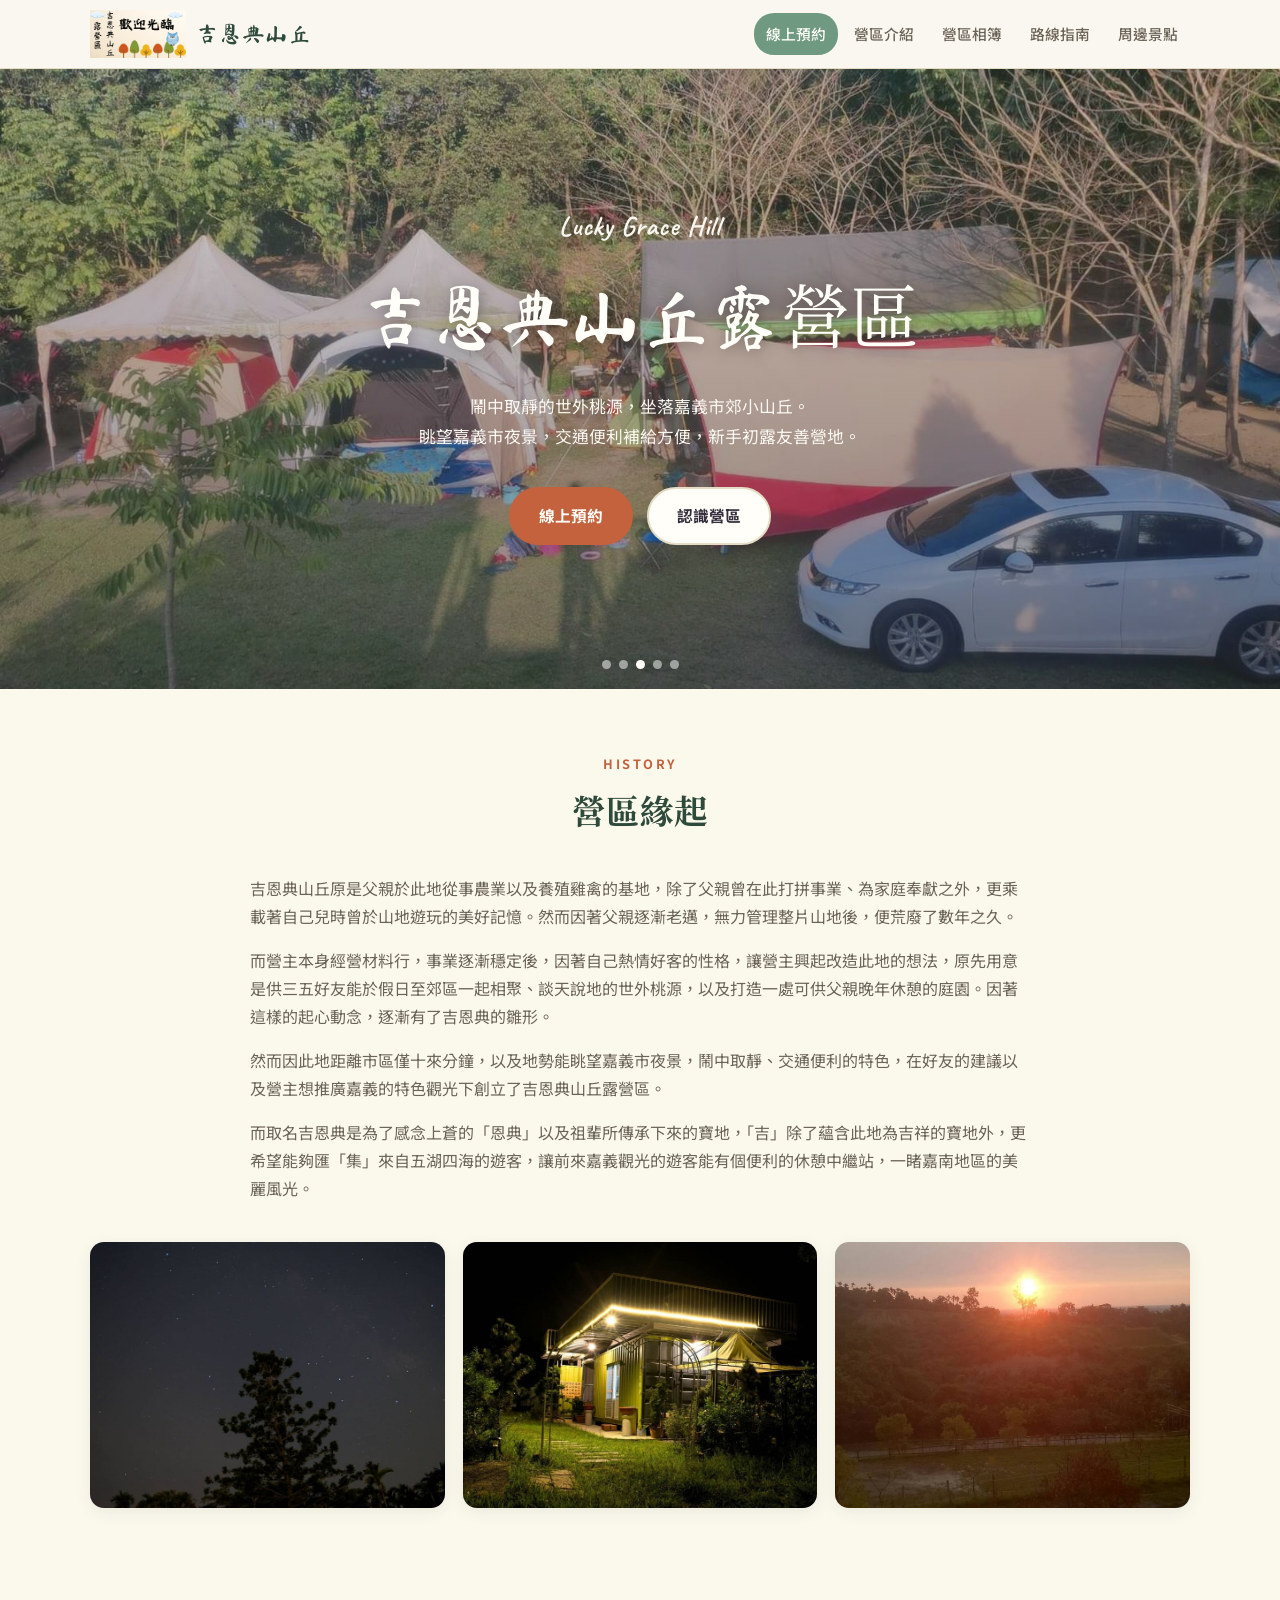
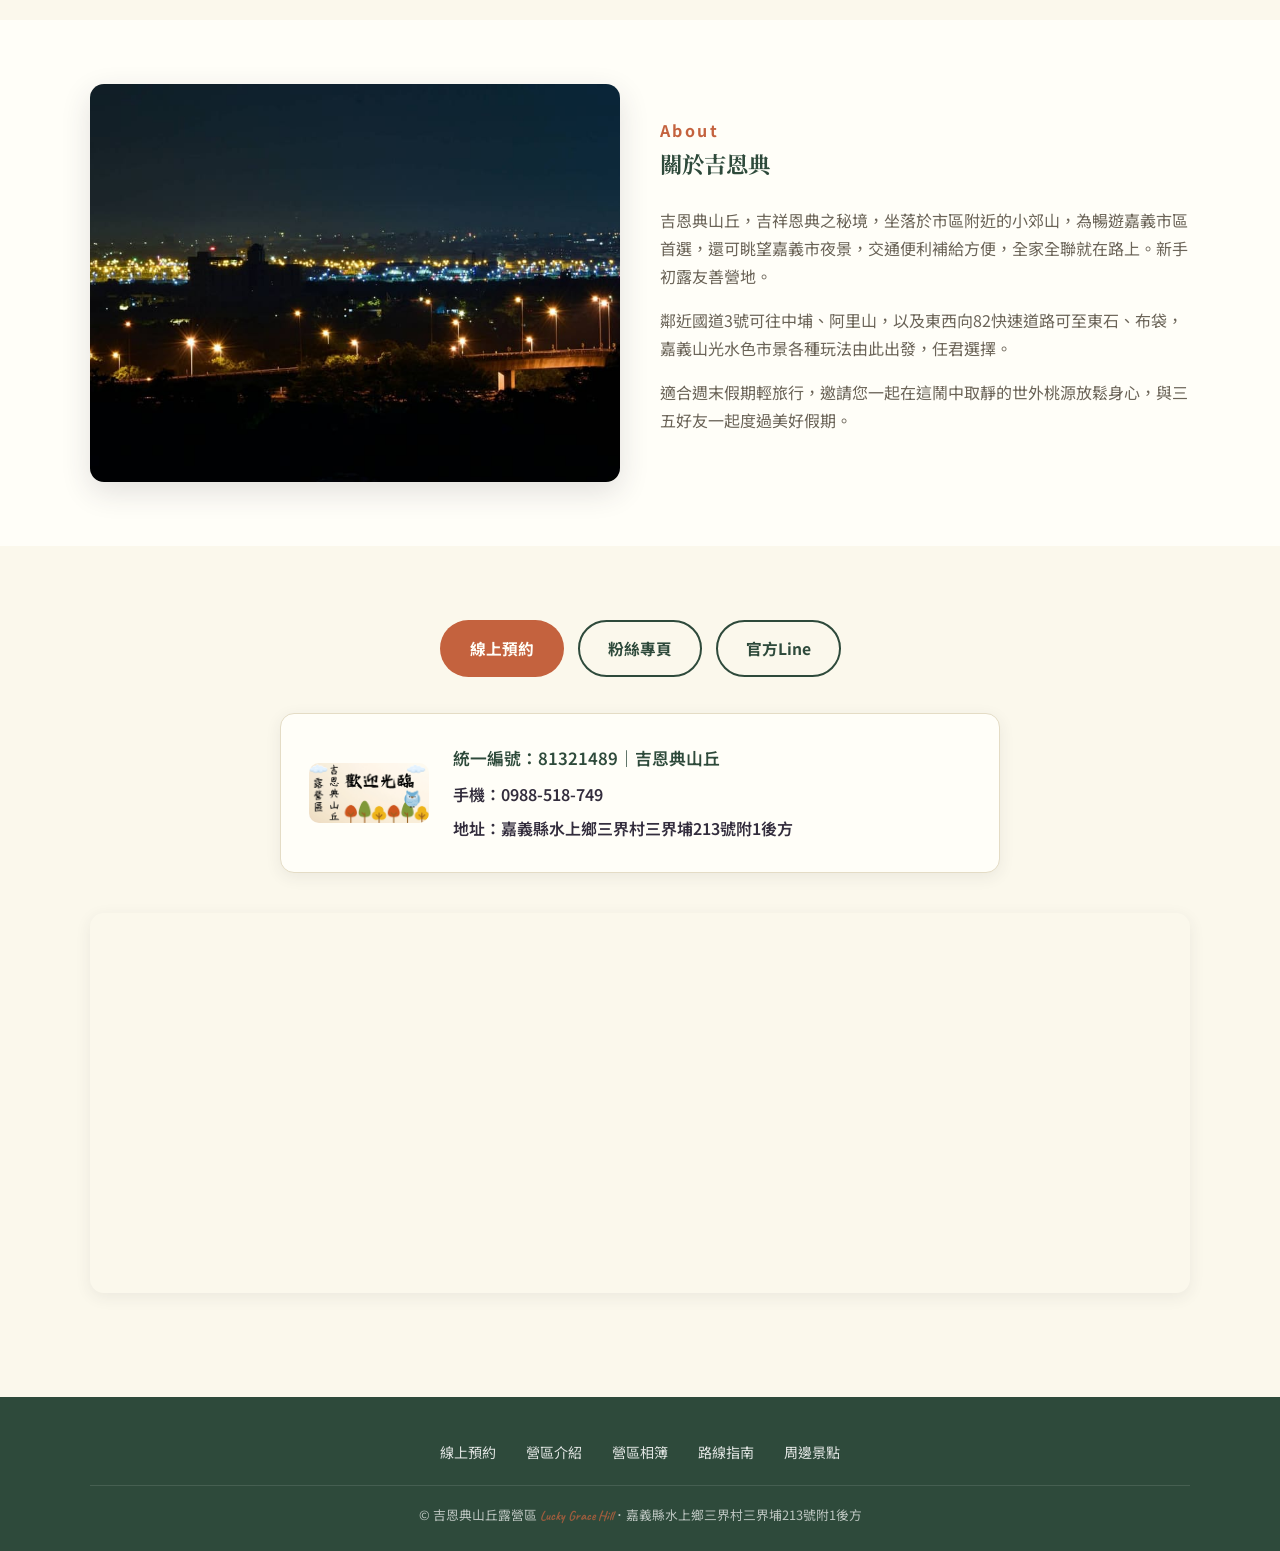
==== index.html @ cfc1e478 "初次上線：吉恩典山丘露營區官網 7 頁靜態網站：首頁、營區介紹、營區相簿、路線指南、周邊景點。 純 HTML/CSS/JS，無框架、無建置流程。  Co-Authored-By: Claude Son" ====
<!DOCTYPE html>
<html lang="zh-Hant">
<head>
<meta charset="UTF-8">
<meta name="viewport" content="width=device-width, initial-scale=1.0">
<title>吉恩典山丘露營區｜嘉義水上．鬧中取靜的世外桃源</title>
<meta name="description" content="吉恩典山丘露營區，坐落嘉義市郊小山丘，交通便利、可眺望嘉義市夜景，新手初露友善營地，適合週末輕旅行。">
<link rel="preconnect" href="https://fonts.googleapis.com">
<link rel="preconnect" href="https://fonts.gstatic.com" crossorigin>
<link href="https://fonts.googleapis.com/css2?family=Ma+Shan+Zheng&family=Noto+Serif+TC:wght@700;900&family=Noto+Sans+TC:wght@400;500;700&family=Caveat:wght@600;700&display=swap" rel="stylesheet">
<link rel="stylesheet" href="css/style.css">
</head>
<body>

<header class="site-header">
  <nav class="nav-bar">
    <a class="brand" href="index.html">
      <img src="assets/images/brand/logo.png" alt="吉恩典山丘露營區 Logo">
      <span class="brand-name">吉恩典山丘</span>
    </a>
    <button class="nav-toggle" aria-label="開啟選單"></button>
    <ul class="nav-links">
      <li><a class="nav-cta" href="https://m.icamping.app/store/jed746" target="_blank" rel="noopener">線上預約</a></li>
      <li><a href="camp-intro.html">營區介紹</a></li>
      <li><a href="gallery.html">營區相簿</a></li>
      <li><a href="directions.html">路線指南</a></li>
      <li><a href="nearby.html">周邊景點</a></li>
    </ul>
  </nav>
</header>

<section class="hero">
  <div class="hero-slide active"><img src="assets/images/hero/hero-1.jpg" alt="吉恩典山丘露營區風景"></div>
  <div class="hero-slide"><img src="assets/images/hero/hero-2.jpg" alt="吉恩典山丘露營區風景"></div>
  <div class="hero-slide"><img src="assets/images/hero/hero-3.jpg" alt="吉恩典山丘露營區風景"></div>
  <div class="hero-slide"><img src="assets/images/hero/hero-4.jpg" alt="吉恩典山丘露營區風景"></div>
  <div class="hero-slide"><img src="assets/images/hero/hero-5.jpg" alt="吉恩典山丘露營區風景"></div>
  <div class="hero-overlay">
    <span class="eyebrow">Lucky Grace Hill</span>
    <h1>吉恩典山丘露營區</h1>
    <p>鬧中取靜的世外桃源，坐落嘉義市郊小山丘。<br>眺望嘉義市夜景，交通便利補給方便，新手初露友善營地。</p>
    <div class="cta-row">
      <a class="btn btn-primary" href="https://m.icamping.app/store/jed746" target="_blank" rel="noopener">線上預約</a>
      <a class="btn btn-ghost" href="camp-intro.html">認識營區</a>
    </div>
  </div>
  <div class="hero-dots"></div>
</section>

<section>
  <div class="container">
    <div class="section-title">
      <span class="eyebrow">History</span>
      <h2>營區緣起</h2>
    </div>
    <div class="history-block history-text">
      <p>吉恩典山丘原是父親於此地從事農業以及養殖雞禽的基地，除了父親曾在此打拼事業、為家庭奉獻之外，更乘載著自己兒時曾於山地遊玩的美好記憶。然而因著父親逐漸老邁，無力管理整片山地後，便荒廢了數年之久。</p>
      <p>而營主本身經營材料行，事業逐漸穩定後，因著自己熱情好客的性格，讓營主興起改造此地的想法，原先用意是供三五好友能於假日至郊區一起相聚、談天說地的世外桃源，以及打造一處可供父親晚年休憩的庭園。因著這樣的起心動念，逐漸有了吉恩典的雛形。</p>
      <p>然而因此地距離市區僅十來分鐘，以及地勢能眺望嘉義市夜景，鬧中取靜、交通便利的特色，在好友的建議以及營主想推廣嘉義的特色觀光下創立了吉恩典山丘露營區。</p>
      <p>而取名吉恩典是為了感念上蒼的「恩典」以及祖輩所傳承下來的寶地，「吉」除了蘊含此地為吉祥的寶地外，更希望能夠匯「集」來自五湖四海的遊客，讓前來嘉義觀光的遊客能有個便利的休憩中繼站，一睹嘉南地區的美麗風光。</p>
    </div>

    <div class="trio-grid">
      <img src="assets/images/about/about-1.jpg" alt="吉恩典山丘營區風景一">
      <img src="assets/images/about/about-2.jpg" alt="吉恩典山丘營區風景二">
      <img src="assets/images/about/about-3.jpg" alt="吉恩典山丘營區風景三">
    </div>
  </div>
</section>

<section class="section-alt">
  <div class="container">
    <div class="about-split">
      <img src="assets/images/about/about-main.jpg" alt="吉恩典山丘營區實景">
      <div>
        <span class="eyebrow" style="color:var(--tan-dark);font-weight:700;letter-spacing:.15em;">About</span>
        <h3>關於吉恩典</h3>
        <p>吉恩典山丘，吉祥恩典之秘境，坐落於市區附近的小郊山，為暢遊嘉義市區首選，還可眺望嘉義市夜景，交通便利補給方便，全家全聯就在路上。新手初露友善營地。</p>
        <p>鄰近國道3號可往中埔、阿里山，以及東西向82快速道路可至東石、布袋，嘉義山光水色市景各種玩法由此出發，任君選擇。</p>
        <p>適合週末假期輕旅行，邀請您一起在這鬧中取靜的世外桃源放鬆身心，與三五好友一起度過美好假期。</p>
      </div>
    </div>
  </div>
</section>

<section>
  <div class="container">
    <div class="cta-row">
      <a class="btn btn-primary" href="https://m.icamping.app/store/jed746" target="_blank" rel="noopener">線上預約</a>
      <a class="btn btn-outline" href="https://www.facebook.com/luckygracehillsjed394" target="_blank" rel="noopener">粉絲專頁</a>
      <a class="btn btn-outline" href="https://lin.ee/uSrEO91" target="_blank" rel="noopener">官方Line</a>
    </div>

    <div class="contact-block">
      <img src="assets/images/brand/logo.png" alt="吉恩典山丘 Logo">
      <div class="contact-lines">
        <p class="contact-code">統一編號：81321489｜吉恩典山丘</p>
        <p>手機：0988-518-749</p>
        <p>地址：嘉義縣水上鄉三界村三界埔213號附1後方</p>
      </div>
    </div>

    <div class="map-embed">
      <iframe loading="lazy" src="https://www.google.com/maps?q=%E5%98%89%E7%BE%A9%E7%B8%A3%E6%B0%B4%E4%B8%8A%E9%84%89%E4%B8%89%E7%95%8C%E6%9D%91%E4%B8%89%E7%95%8C%E5%9F%94213%E8%99%9F%E9%99%841%E5%BE%8C%E6%96%B9&output=embed" title="吉恩典山丘露營區地圖"></iframe>
    </div>
  </div>
</section>

<footer class="site-footer">
  <div class="container">
    <ul class="footer-nav">
      <li><a href="https://m.icamping.app/store/jed746" target="_blank" rel="noopener">線上預約</a></li>
      <li><a href="camp-intro.html">營區介紹</a></li>
      <li><a href="gallery.html">營區相簿</a></li>
      <li><a href="directions.html">路線指南</a></li>
      <li><a href="nearby.html">周邊景點</a></li>
    </ul>
    <div class="footer-bottom">© 吉恩典山丘露營區 <span class="hand-tag">Lucky Grace Hill</span>．嘉義縣水上鄉三界村三界埔213號附1後方</div>
  </div>
</footer>

<script src="js/main.js"></script>
</body>
</html>
---- css/style.css ----
/* 吉恩典山丘露營區官網 — 共用樣式 */

:root {
  /* 吉恩典山丘 design system — 溫馨田園 palette */
  --green-dark: #2e4a3b;   /* primary-ink：標題／深底／導覽 active */
  --green: #6f9a81;        /* primary-deep：hover、漸層終點 */
  --green-light: #dcebe1;  /* 淡草坡綠：hover 底色、卡片漸層起點 */
  --tan: #a7c9d9;          /* dusk sky：裝飾邊線、卡片漸層終點 */
  --tan-dark: #c4623e;     /* terracotta：主按鈕、強調文字 */
  --cream: #fbf8ec;        /* 版面底色 */
  --wood: #9c6b3e;         /* 木棧棕：次要強調 */
  --ink: #332d3d;          /* 暮色墨：內文與標題文字 */
  --ink-soft: #6b6458;
  --white: #fffef8;        /* 卡片／按鈕上的暖白 */
  --border: #e4dcc5;
  --shadow: 0 4px 16px rgba(51, 45, 61, 0.08);
  --shadow-lg: 0 10px 30px rgba(51, 45, 61, 0.14);
  --radius: 14px;
  --max-width: 1140px;
}

* { box-sizing: border-box; }

html { scroll-behavior: smooth; }

body {
  margin: 0;
  font-family: "Noto Sans TC", "PingFang TC", "Microsoft JhengHei", -apple-system, BlinkMacSystemFont, sans-serif;
  background: var(--cream);
  color: var(--ink);
  line-height: 1.75;
  -webkit-font-smoothing: antialiased;
}

h1, h2, h3, h4 {
  font-family: "Noto Serif TC", "Noto Sans TC", "PingFang TC", serif;
}

.brush {
  font-family: "Ma Shan Zheng", "Noto Serif TC", serif;
  font-weight: 400;
}

.hand-tag {
  font-family: "Caveat", "Noto Sans TC", cursive;
  font-weight: 700;
  color: var(--tan-dark);
  font-size: 1.05em;
}

img { max-width: 100%; display: block; }

a { color: inherit; text-decoration: none; }

.container {
  max-width: var(--max-width);
  margin: 0 auto;
  padding: 0 20px;
}

/* ---------- Header / Nav ---------- */

.site-header {
  position: sticky;
  top: 0;
  z-index: 100;
  background: rgba(250, 247, 240, 0.96);
  backdrop-filter: blur(6px);
  border-bottom: 1px solid var(--border);
}

.nav-bar {
  max-width: var(--max-width);
  margin: 0 auto;
  padding: 10px 20px;
  display: flex;
  align-items: center;
  justify-content: space-between;
  gap: 16px;
}

.brand {
  display: flex;
  align-items: center;
  gap: 10px;
  flex-shrink: 0;
}

.brand img {
  height: 48px;
  width: auto;
}

.brand-name {
  font-family: "Ma Shan Zheng", "Noto Serif TC", serif;
  font-weight: 400;
  font-size: 1.4rem;
  color: var(--green-dark);
  letter-spacing: 0.05em;
}

.nav-toggle {
  display: none;
  background: none;
  border: none;
  cursor: pointer;
  padding: 8px;
}

.nav-toggle span,
.nav-toggle::before,
.nav-toggle::after {
  content: "";
  display: block;
  width: 26px;
  height: 2px;
  background: var(--green-dark);
  margin: 6px 0;
  transition: 0.2s;
}

.nav-links {
  display: flex;
  flex-wrap: wrap;
  gap: 4px;
  list-style: none;
  margin: 0;
  padding: 0;
}

.nav-links a {
  display: block;
  padding: 8px 12px;
  border-radius: 20px;
  font-size: 0.92rem;
  font-weight: 500;
  color: var(--ink-soft);
  white-space: nowrap;
  transition: background 0.15s, color 0.15s;
}

.nav-links a:hover,
.nav-links a.active {
  background: var(--green-light);
  color: var(--green-dark);
}

.nav-links a.nav-cta {
  background: var(--green);
  color: var(--white);
}

.nav-links a.nav-cta:hover {
  background: var(--green-dark);
  color: var(--white);
}

@media (max-width: 880px) {
  .nav-toggle { display: block; }

  .nav-links {
    position: absolute;
    top: 100%;
    left: 0;
    right: 0;
    background: var(--white);
    flex-direction: column;
    gap: 0;
    padding: 8px 20px 16px;
    border-bottom: 1px solid var(--border);
    box-shadow: var(--shadow);
    display: none;
  }

  .nav-links.open { display: flex; }

  .nav-links a { padding: 12px 10px; border-radius: 8px; }
}

/* ---------- Hero ---------- */

.hero {
  position: relative;
  height: min(78vh, 620px);
  min-height: 360px;
  overflow: hidden;
  background: var(--ink);
}

.hero-slide {
  position: absolute;
  inset: 0;
  opacity: 0;
  transition: opacity 1.1s ease;
}

.hero-slide.active { opacity: 1; }

.hero-slide img {
  width: 100%;
  height: 100%;
  object-fit: cover;
}

.hero-overlay {
  position: absolute;
  inset: 0;
  background: linear-gradient(180deg, rgba(51,45,61,0.18) 0%, rgba(41,36,49,0.52) 100%);
  display: flex;
  flex-direction: column;
  align-items: center;
  justify-content: center;
  text-align: center;
  color: var(--white);
  padding: 20px;
}

.hero-overlay .eyebrow {
  font-family: "Caveat", "Noto Sans TC", cursive;
  font-weight: 700;
  font-size: 1.7rem;
  letter-spacing: 0.03em;
  text-transform: none;
  opacity: 0.95;
  margin-bottom: 4px;
}

.hero-overlay h1 {
  font-family: "Ma Shan Zheng", "Noto Serif TC", serif;
  font-weight: 400;
  font-size: clamp(2.6rem, 6.5vw, 4.4rem);
  margin: 0 0 14px;
  text-shadow: 0 2px 16px rgba(0,0,0,0.35);
}

.hero-overlay p {
  max-width: 560px;
  margin: 0 auto 26px;
  font-size: 1.05rem;
  opacity: 0.95;
}

.hero-dots {
  position: absolute;
  bottom: 20px;
  left: 0;
  right: 0;
  display: flex;
  justify-content: center;
  gap: 8px;
  z-index: 2;
}

.hero-dots button {
  width: 9px;
  height: 9px;
  border-radius: 50%;
  border: none;
  background: rgba(255,255,255,0.5);
  cursor: pointer;
  padding: 0;
}

.hero-dots button.active { background: var(--white); }

/* ---------- Buttons ---------- */

.btn {
  display: inline-block;
  padding: 13px 28px;
  border-radius: 999px;
  font-weight: 700;
  font-size: 0.98rem;
  border: 2px solid transparent;
  cursor: pointer;
  transition: transform 0.15s, box-shadow 0.15s;
}

.btn:hover { transform: translateY(-2px); box-shadow: var(--shadow); }

.btn-primary { background: var(--tan-dark); color: var(--white); }
.btn-outline { background: transparent; color: var(--green-dark); border-color: var(--green-dark); }
.btn-ghost { background: var(--white); color: var(--ink); border-color: var(--border); }

.cta-row {
  display: flex;
  flex-wrap: wrap;
  justify-content: center;
  gap: 14px;
  margin: 10px 0;
}

/* ---------- Sections ---------- */

section { padding: 64px 0; }

.section-alt { background: var(--white); }

.section-title {
  text-align: center;
  margin-bottom: 8px;
}

.section-title .eyebrow {
  display: block;
  text-align: center;
  color: var(--tan-dark);
  font-weight: 700;
  letter-spacing: 0.2em;
  text-transform: uppercase;
  font-size: 0.8rem;
  margin-bottom: 6px;
}

.section-title h2 {
  text-align: center;
  font-size: clamp(1.5rem, 3vw, 2.1rem);
  color: var(--green-dark);
  margin: 0 0 34px;
}

.page-hero {
  background: linear-gradient(135deg, var(--green-dark), var(--green));
  color: var(--white);
  text-align: center;
  padding: 56px 20px;
}

.page-hero h1 { margin: 0 0 8px; font-size: clamp(1.7rem, 4vw, 2.4rem); }
.page-hero p { margin: 0; opacity: 0.92; }

/* History / About */

.history-text p { margin: 0 0 16px; color: var(--ink-soft); }

.history-block {
  max-width: 780px;
  margin: 0 auto 40px;
}

.trio-grid {
  display: grid;
  grid-template-columns: repeat(3, 1fr);
  gap: 18px;
  margin: 0 auto 48px;
}

.trio-grid img {
  border-radius: var(--radius);
  aspect-ratio: 4/3;
  object-fit: cover;
  box-shadow: var(--shadow);
}

@media (max-width: 720px) {
  .trio-grid { grid-template-columns: 1fr 1fr; }
}

.about-split {
  display: grid;
  grid-template-columns: 1fr 1fr;
  gap: 40px;
  align-items: center;
}

.about-split img {
  border-radius: var(--radius);
  box-shadow: var(--shadow-lg);
  aspect-ratio: 4/3;
  object-fit: cover;
}

.about-split h3 {
  color: var(--green-dark);
  font-size: 1.4rem;
  margin-top: 0;
}

.about-split p { color: var(--ink-soft); }

@media (max-width: 760px) {
  .about-split { grid-template-columns: 1fr; }
}

/* ---------- Contact block ---------- */

.contact-block {
  display: flex;
  flex-wrap: wrap;
  align-items: center;
  gap: 24px;
  background: var(--white);
  border: 1px solid var(--border);
  border-radius: var(--radius);
  padding: 24px 28px;
  max-width: 720px;
  margin: 36px auto 0;
  box-shadow: var(--shadow);
}

.contact-block img { width: 120px; border-radius: 10px; flex-shrink: 0; }

.contact-lines p {
  margin: 6px 0;
  font-weight: 600;
}

.contact-lines .contact-code {
  color: var(--green-dark);
  font-size: 1.05rem;
}

.map-embed {
  border-radius: var(--radius);
  overflow: hidden;
  box-shadow: var(--shadow);
  margin-top: 40px;
}

.map-embed iframe {
  width: 100%;
  height: 380px;
  border: 0;
  display: block;
}

/* ---------- Zone cards (營區介紹) ---------- */

.zone-grid {
  display: grid;
  grid-template-columns: repeat(4, 1fr);
  gap: 20px;
}

@media (max-width: 900px) { .zone-grid { grid-template-columns: repeat(2, 1fr); } }
@media (max-width: 520px) { .zone-grid { grid-template-columns: 1fr; } }

.zone-card {
  background: var(--white);
  border-radius: var(--radius);
  overflow: hidden;
  box-shadow: var(--shadow);
  transition: transform 0.15s;
}

.zone-card:hover { transform: translateY(-4px); }

.zone-card img {
  width: 100%;
  aspect-ratio: 4/3;
  object-fit: cover;
}

.zone-card-body { padding: 16px; text-align: center; }

.zone-card-body h4 {
  margin: 0 0 6px;
  color: var(--green-dark);
}

.zone-card-body span {
  display: inline-block;
  font-size: 0.85rem;
  color: var(--ink-soft);
}

.zone-card-body .zone-dim {
  display: block;
  margin-top: 4px;
  font-size: 0.8rem;
  font-weight: 700;
  color: var(--tan-dark);
}

.layout-map {
  border-radius: var(--radius);
  box-shadow: var(--shadow-lg);
  margin-bottom: 48px;
}

/* ---------- Gallery ---------- */

.gallery-group h3 {
  color: var(--green-dark);
  border-left: 5px solid var(--tan);
  padding-left: 12px;
  margin: 44px 0 20px;
}

.gallery-group:first-of-type h3 { margin-top: 0; }

.gallery-grid {
  display: grid;
  grid-template-columns: repeat(4, 1fr);
  gap: 14px;
}

@media (max-width: 900px) { .gallery-grid { grid-template-columns: repeat(3, 1fr); } }
@media (max-width: 600px) { .gallery-grid { grid-template-columns: repeat(2, 1fr); } }

.gallery-grid a {
  display: block;
  border-radius: 10px;
  overflow: hidden;
  box-shadow: var(--shadow);
}

.gallery-grid img {
  aspect-ratio: 1/1;
  object-fit: cover;
  transition: transform 0.25s;
}

.gallery-grid a:hover img { transform: scale(1.06); }

/* ---------- Directions ---------- */

.route-intro {
  display: grid;
  grid-template-columns: 320px 1fr;
  gap: 30px;
  align-items: center;
  background: var(--white);
  border-radius: var(--radius);
  padding: 24px;
  box-shadow: var(--shadow);
  margin-bottom: 50px;
}

.route-intro img { border-radius: 10px; }

.route-intro ol { padding-left: 20px; color: var(--ink-soft); margin: 0 0 10px; }
.route-intro ol li { margin-bottom: 6px; }

@media (max-width: 760px) { .route-intro { grid-template-columns: 1fr; } }

.route-block { margin-bottom: 56px; }

.route-block h3 {
  color: var(--green-dark);
  font-size: 1.25rem;
  border-bottom: 2px solid var(--tan);
  padding-bottom: 10px;
  margin-bottom: 24px;
}

.route-steps {
  display: flex;
  flex-wrap: wrap;
  align-items: center;
  gap: 10px;
}

.route-steps figure {
  margin: 0;
  width: 220px;
  text-align: center;
}

.route-steps img {
  border-radius: 10px;
  box-shadow: var(--shadow);
  aspect-ratio: 4/3;
  object-fit: cover;
  width: 100%;
}

.route-shot {
  display: block;
  width: 100%;
  padding: 0;
  border: none;
  background: none;
  cursor: pointer;
  font: inherit;
}

.route-shot img { transition: transform 0.18s, box-shadow 0.18s; }

.route-shot:hover img,
.route-shot:focus-visible img {
  transform: scale(1.04);
  box-shadow: var(--shadow-lg);
}

/* ---------- Lightbox ---------- */

.lightbox {
  position: fixed;
  inset: 0;
  z-index: 300;
  background: rgba(51, 45, 61, 0.92);
  display: flex;
  align-items: center;
  justify-content: center;
  padding: 40px;
}

.lightbox[hidden] { display: none; }

.lightbox-img {
  max-width: min(90vw, 900px);
  max-height: 85vh;
  border-radius: 12px;
  box-shadow: 0 20px 60px rgba(0, 0, 0, 0.5);
  cursor: pointer;
}

.lightbox-close,
.lightbox-nav {
  background: rgba(255, 255, 255, 0.15);
  border: none;
  color: #fff;
  cursor: pointer;
}

.lightbox-close {
  position: absolute;
  top: 20px;
  right: 24px;
  width: 44px;
  height: 44px;
  border-radius: 50%;
  font-size: 1.3rem;
}

.lightbox-nav {
  position: absolute;
  top: 50%;
  transform: translateY(-50%);
  width: 52px;
  height: 52px;
  border-radius: 50%;
  font-size: 2rem;
  line-height: 1;
  display: flex;
  align-items: center;
  justify-content: center;
}

.lightbox-nav.prev { left: 16px; }
.lightbox-nav.next { right: 16px; }

.lightbox-close:hover,
.lightbox-nav:hover { background: rgba(255, 255, 255, 0.3); }

@media (max-width: 600px) {
  .lightbox { padding: 16px; }
  .lightbox-nav { width: 42px; height: 42px; font-size: 1.6rem; }
}

.route-arrow {
  color: var(--tan-dark);
  font-size: 1.6rem;
  flex-shrink: 0;
}

@media (max-width: 640px) {
  .route-steps { flex-direction: column; }
  .route-arrow { transform: rotate(90deg); }
  .route-steps figure { width: 100%; max-width: 280px; }
}

/* ---------- Nearby attractions ---------- */

.nearby-group {
  margin-bottom: 50px;
  border-radius: var(--radius);
  padding: 28px;
}

.nearby-group.zone-mountain { background: #eaf3ea; }
.nearby-group.zone-sea { background: #e9edf7; }
.nearby-group.zone-city { background: #fbf6e2; }

.nearby-group h3 {
  margin: 0 0 20px;
  color: var(--green-dark);
}

.nearby-grid {
  display: grid;
  grid-template-columns: repeat(5, 1fr);
  gap: 16px;
}

@media (max-width: 980px) { .nearby-grid { grid-template-columns: repeat(3, 1fr); } }
@media (max-width: 620px) { .nearby-grid { grid-template-columns: repeat(2, 1fr); } }

.nearby-card {
  background: var(--white);
  border-radius: 12px;
  overflow: hidden;
  box-shadow: var(--shadow);
  display: block;
}

.nearby-card .thumb {
  aspect-ratio: 1/1;
  display: flex;
  align-items: center;
  justify-content: center;
  background: linear-gradient(135deg, var(--green-light), var(--tan));
  position: relative;
  overflow: hidden;
}

.nearby-card .thumb img {
  width: 100%;
  height: 100%;
  object-fit: cover;
  transition: transform 0.25s;
}

.nearby-card:hover .thumb img { transform: scale(1.06); }

.nearby-card .thumb svg { width: 34%; height: 34%; }

.nearby-card .thumb::after {
  content: "在 Google 地圖上查看 ↗";
  position: absolute;
  inset: auto 0 0 0;
  background: rgba(43,43,38,0.72);
  color: var(--white);
  font-size: 0.7rem;
  padding: 6px 4px;
  text-align: center;
  opacity: 0;
  transition: opacity 0.15s;
}

.nearby-card:hover .thumb::after { opacity: 1; }

.nearby-card-body { padding: 12px 14px 16px; text-align: center; }

.nearby-card-body h4 {
  margin: 0 0 6px;
  font-size: 0.98rem;
  color: var(--ink);
}

.nearby-card-body p {
  margin: 0;
  font-size: 0.82rem;
  color: var(--ink-soft);
  line-height: 1.5;
}

.photo-credit {
  text-align: center;
  font-size: 0.8rem;
  color: var(--ink-soft);
  margin-top: 30px;
}

/* ---------- Placeholder page (營區守則 / Q&A) ---------- */

.placeholder-box {
  max-width: 640px;
  margin: 0 auto;
  text-align: center;
  background: var(--white);
  border: 1px dashed var(--tan-dark);
  border-radius: var(--radius);
  padding: 60px 30px;
}

.placeholder-box .icon { font-size: 2.6rem; margin-bottom: 14px; }
.placeholder-box h2 { color: var(--green-dark); margin: 0 0 12px; }
.placeholder-box p { color: var(--ink-soft); margin: 0; }

/* ---------- Facilities grid ---------- */

.facility-grid {
  display: grid;
  grid-template-columns: repeat(5, 1fr);
  gap: 16px;
}

@media (max-width: 900px) { .facility-grid { grid-template-columns: repeat(3, 1fr); } }
@media (max-width: 600px) { .facility-grid { grid-template-columns: repeat(2, 1fr); } }

.facility-item { text-align: center; }

.facility-item img {
  border-radius: 12px;
  aspect-ratio: 1/1;
  object-fit: cover;
  box-shadow: var(--shadow);
  margin-bottom: 8px;
}

.facility-item span { font-size: 0.85rem; color: var(--ink-soft); }

/* ---------- Footer ---------- */

.site-footer {
  background: var(--green-dark);
  color: rgba(255,255,255,0.9);
  padding: 40px 0 24px;
  margin-top: 40px;
}

.footer-nav {
  display: flex;
  flex-wrap: wrap;
  justify-content: center;
  gap: 6px;
  list-style: none;
  padding: 0;
  margin: 0 0 20px;
}

.footer-nav a {
  padding: 6px 12px;
  font-size: 0.88rem;
  border-radius: 20px;
  color: rgba(255,255,255,0.85);
}

.footer-nav a:hover { background: rgba(255,255,255,0.12); }

.footer-bottom {
  text-align: center;
  font-size: 0.8rem;
  opacity: 0.75;
  padding-top: 18px;
  border-top: 1px solid rgba(255,255,255,0.15);
}
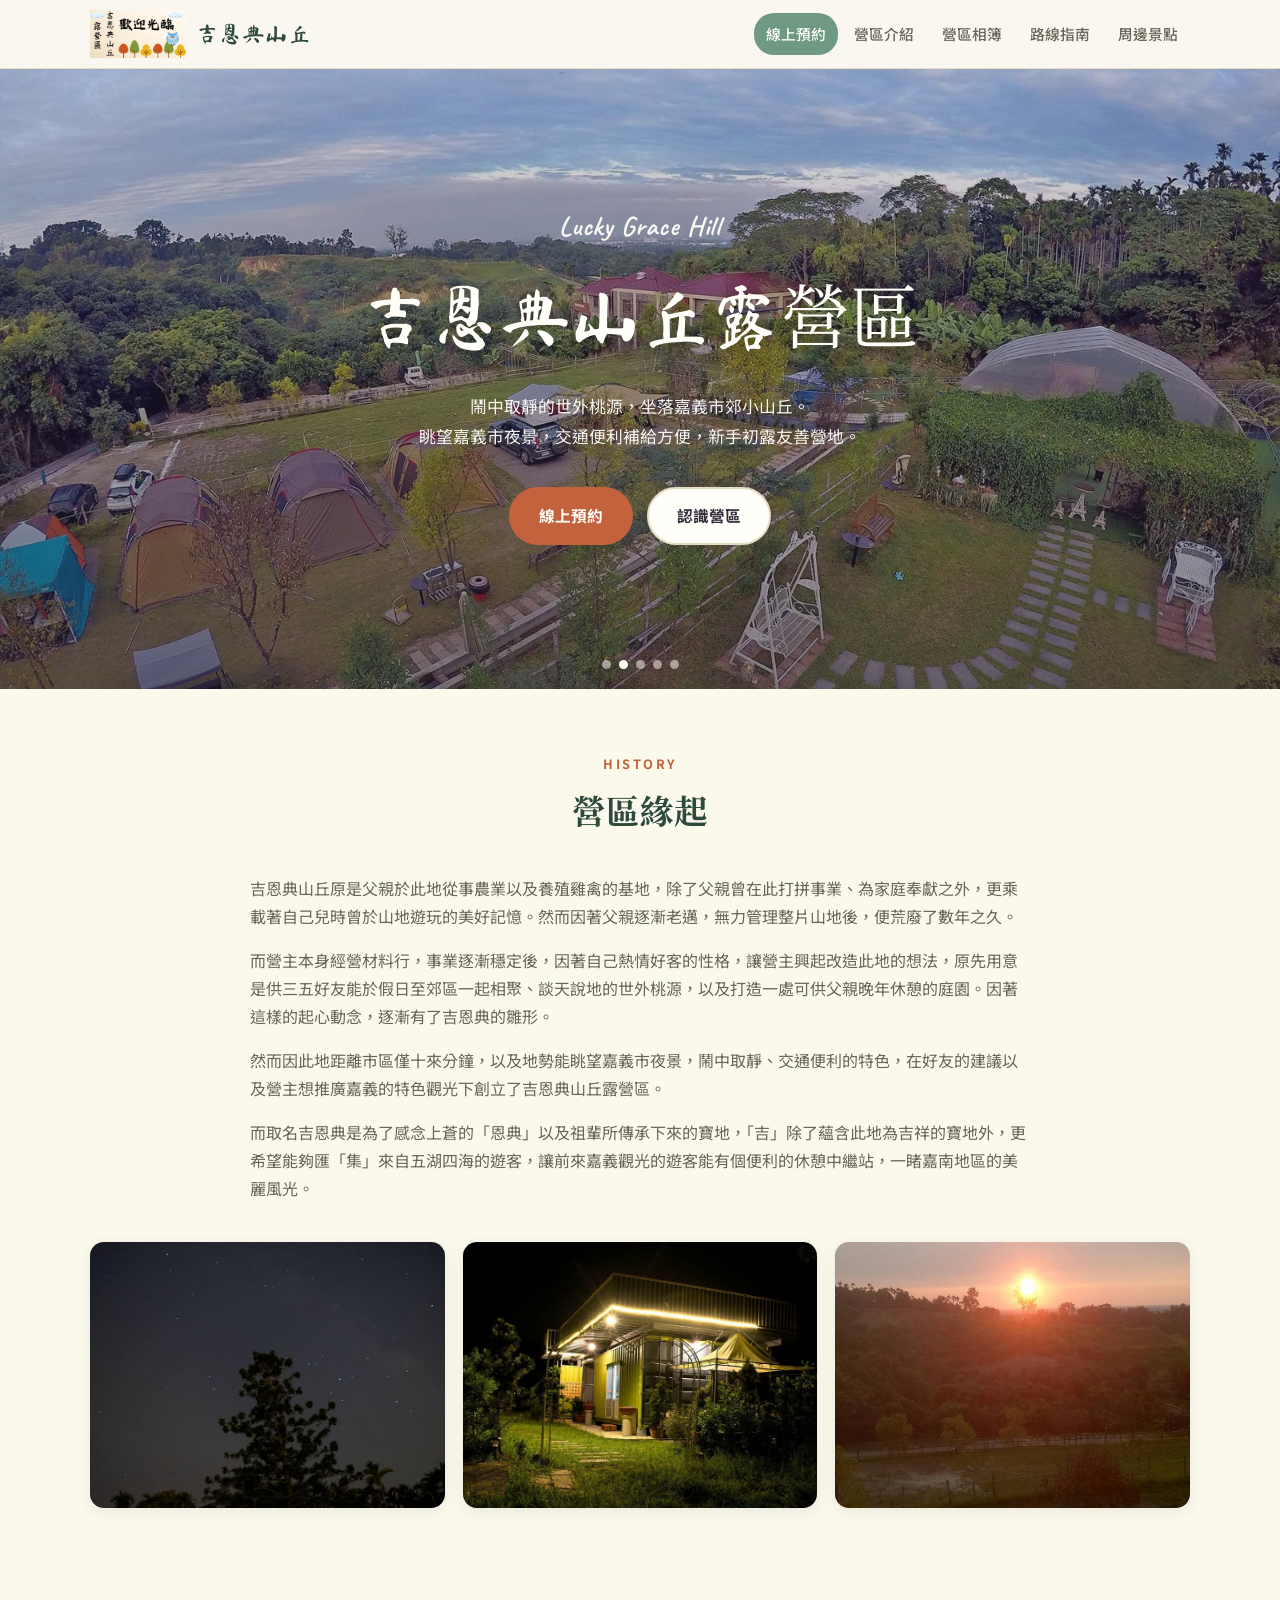
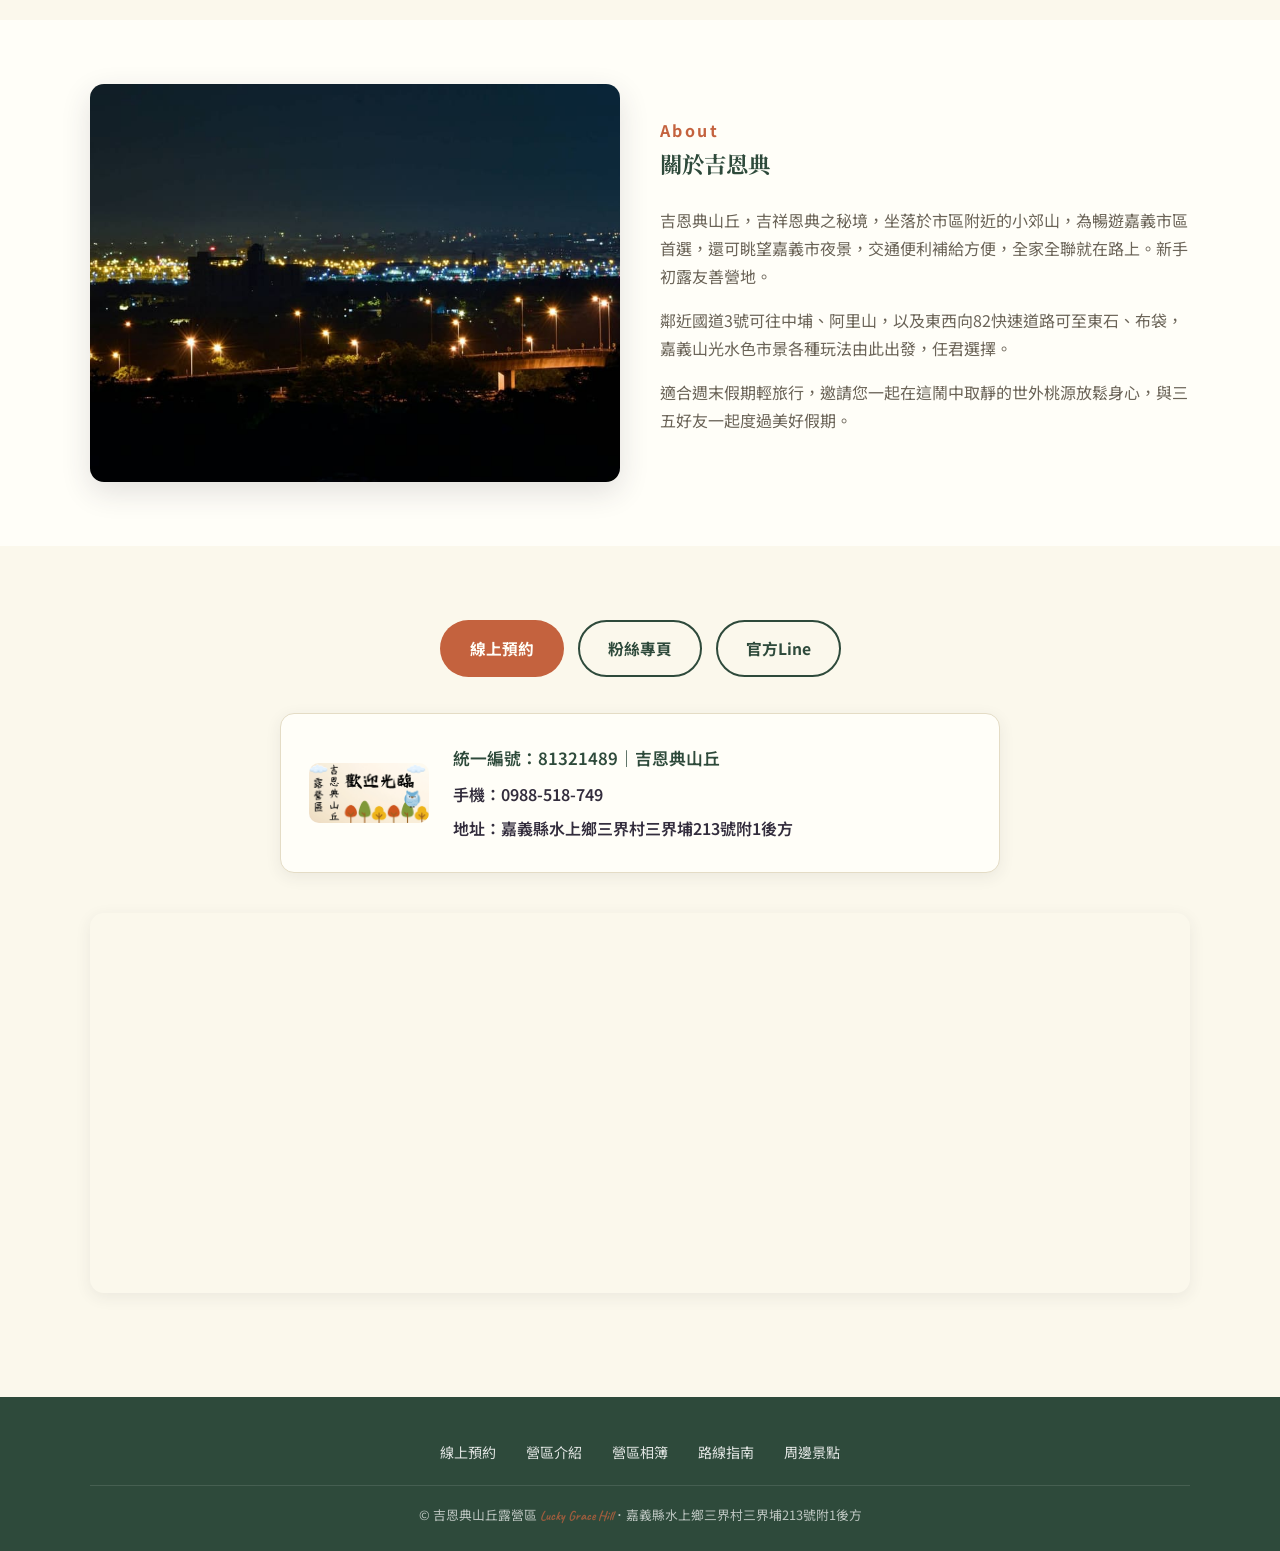
==== commit 7d852767: "加入 SEO 基礎建設：sitemap、robots.txt、Open Graph、結構化資料 - 新增 sitemap.xml、robots.txt - 5 頁補上 canonical link、O" ====
--- a/index.html
+++ b/index.html
@@ -5,6 +5,41 @@
 <meta name="viewport" content="width=device-width, initial-scale=1.0">
 <title>吉恩典山丘露營區｜嘉義水上．鬧中取靜的世外桃源</title>
 <meta name="description" content="吉恩典山丘露營區，坐落嘉義市郊小山丘，交通便利、可眺望嘉義市夜景，新手初露友善營地，適合週末輕旅行。">
+<link rel="canonical" href="https://pantheon24.github.io/jienian-campsite-website/">
+<meta property="og:type" content="website">
+<meta property="og:site_name" content="吉恩典山丘露營區">
+<meta property="og:locale" content="zh_TW">
+<meta property="og:title" content="吉恩典山丘露營區｜嘉義水上．鬧中取靜的世外桃源">
+<meta property="og:description" content="吉恩典山丘露營區，坐落嘉義市郊小山丘，交通便利、可眺望嘉義市夜景，新手初露友善營地，適合週末輕旅行。">
+<meta property="og:url" content="https://pantheon24.github.io/jienian-campsite-website/">
+<meta property="og:image" content="https://pantheon24.github.io/jienian-campsite-website/assets/images/hero/hero-2.jpg">
+<meta name="twitter:card" content="summary_large_image">
+<meta name="twitter:title" content="吉恩典山丘露營區｜嘉義水上．鬧中取靜的世外桃源">
+<meta name="twitter:description" content="吉恩典山丘露營區，坐落嘉義市郊小山丘，交通便利、可眺望嘉義市夜景，新手初露友善營地，適合週末輕旅行。">
+<meta name="twitter:image" content="https://pantheon24.github.io/jienian-campsite-website/assets/images/hero/hero-2.jpg">
+<script type="application/ld+json">
+{
+  "@context": "https://schema.org",
+  "@type": "Campground",
+  "name": "吉恩典山丘露營區",
+  "alternateName": "Lucky Grace Hill",
+  "image": "https://pantheon24.github.io/jienian-campsite-website/assets/images/hero/hero-2.jpg",
+  "url": "https://pantheon24.github.io/jienian-campsite-website/",
+  "telephone": "+886-988-518-749",
+  "priceRange": "$$",
+  "address": {
+    "@type": "PostalAddress",
+    "streetAddress": "三界村三界埔213號附1後方",
+    "addressLocality": "水上鄉",
+    "addressRegion": "嘉義縣",
+    "addressCountry": "TW"
+  },
+  "sameAs": [
+    "https://www.facebook.com/luckygracehillsjed394",
+    "https://lin.ee/uSrEO91"
+  ]
+}
+</script>
 <link rel="preconnect" href="https://fonts.googleapis.com">
 <link rel="preconnect" href="https://fonts.gstatic.com" crossorigin>
 <link href="https://fonts.googleapis.com/css2?family=Ma+Shan+Zheng&family=Noto+Serif+TC:wght@700;900&family=Noto+Sans+TC:wght@400;500;700&family=Caveat:wght@600;700&display=swap" rel="stylesheet">
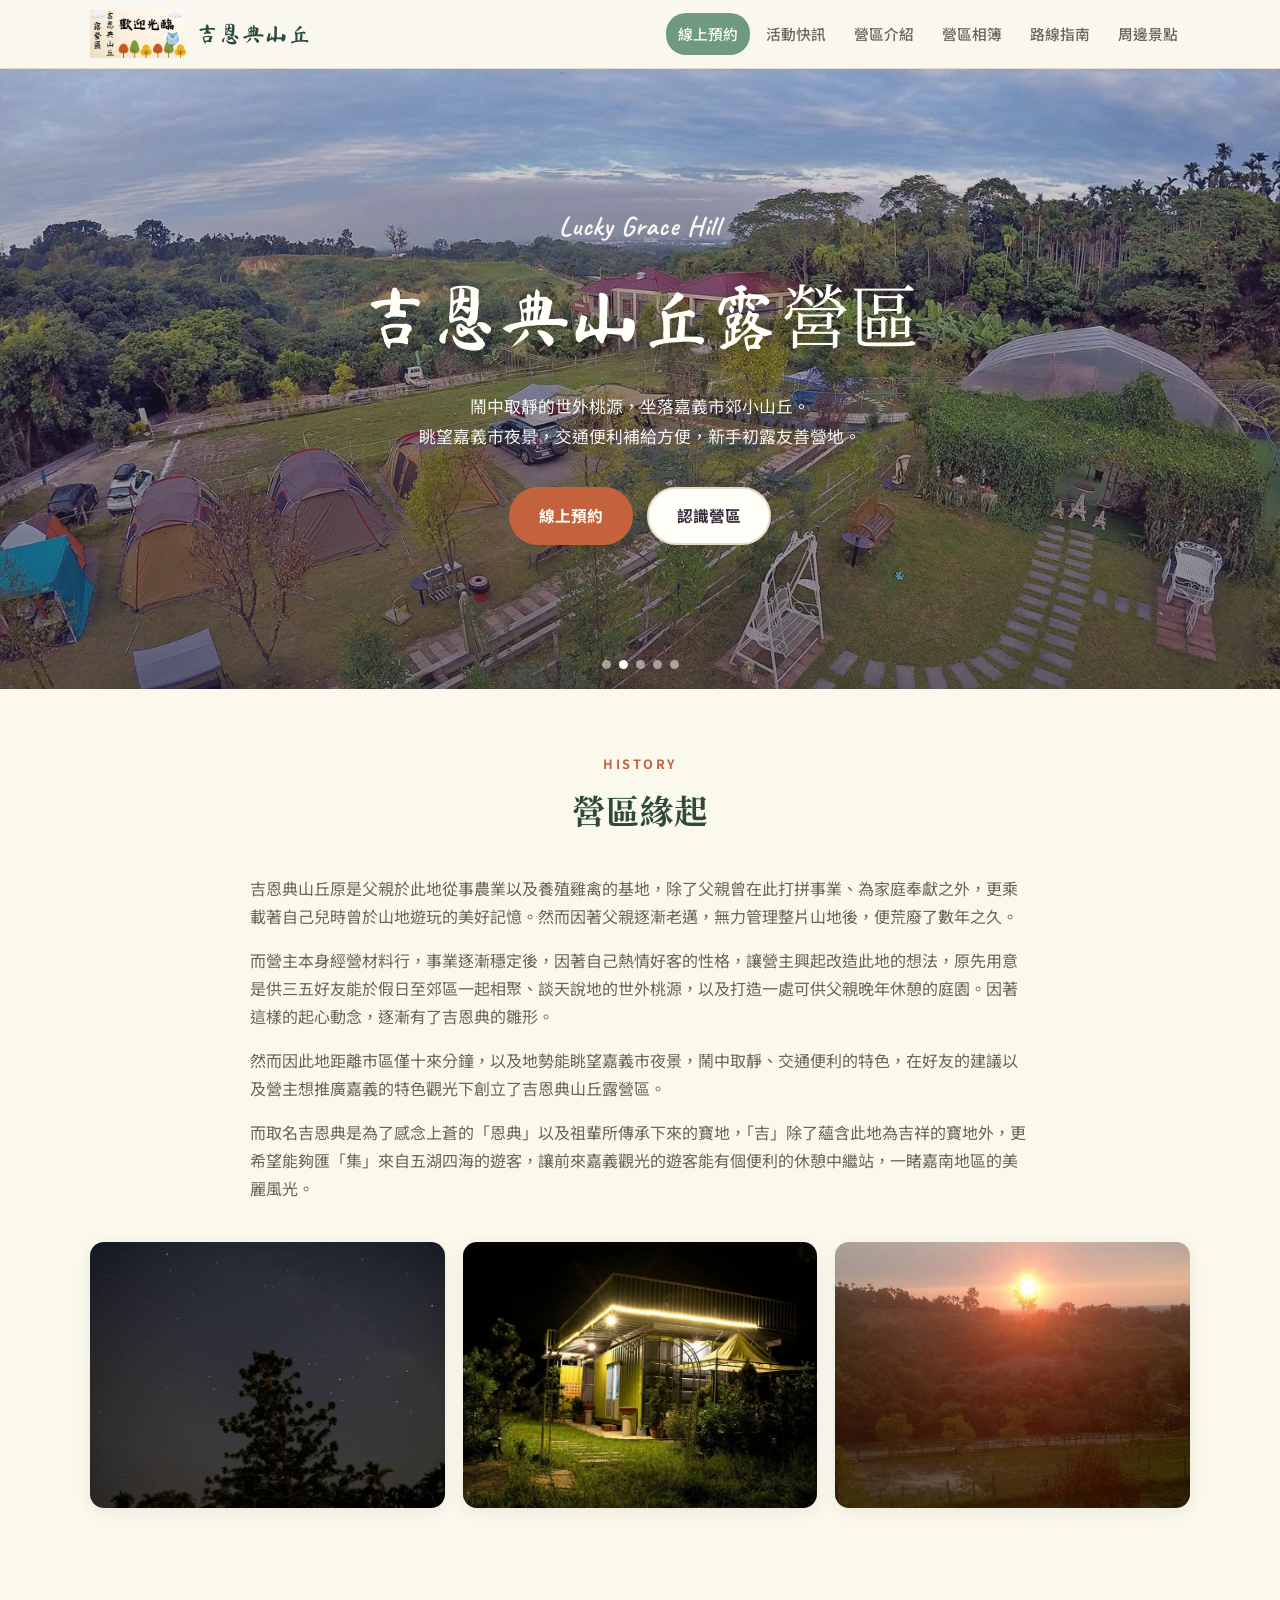
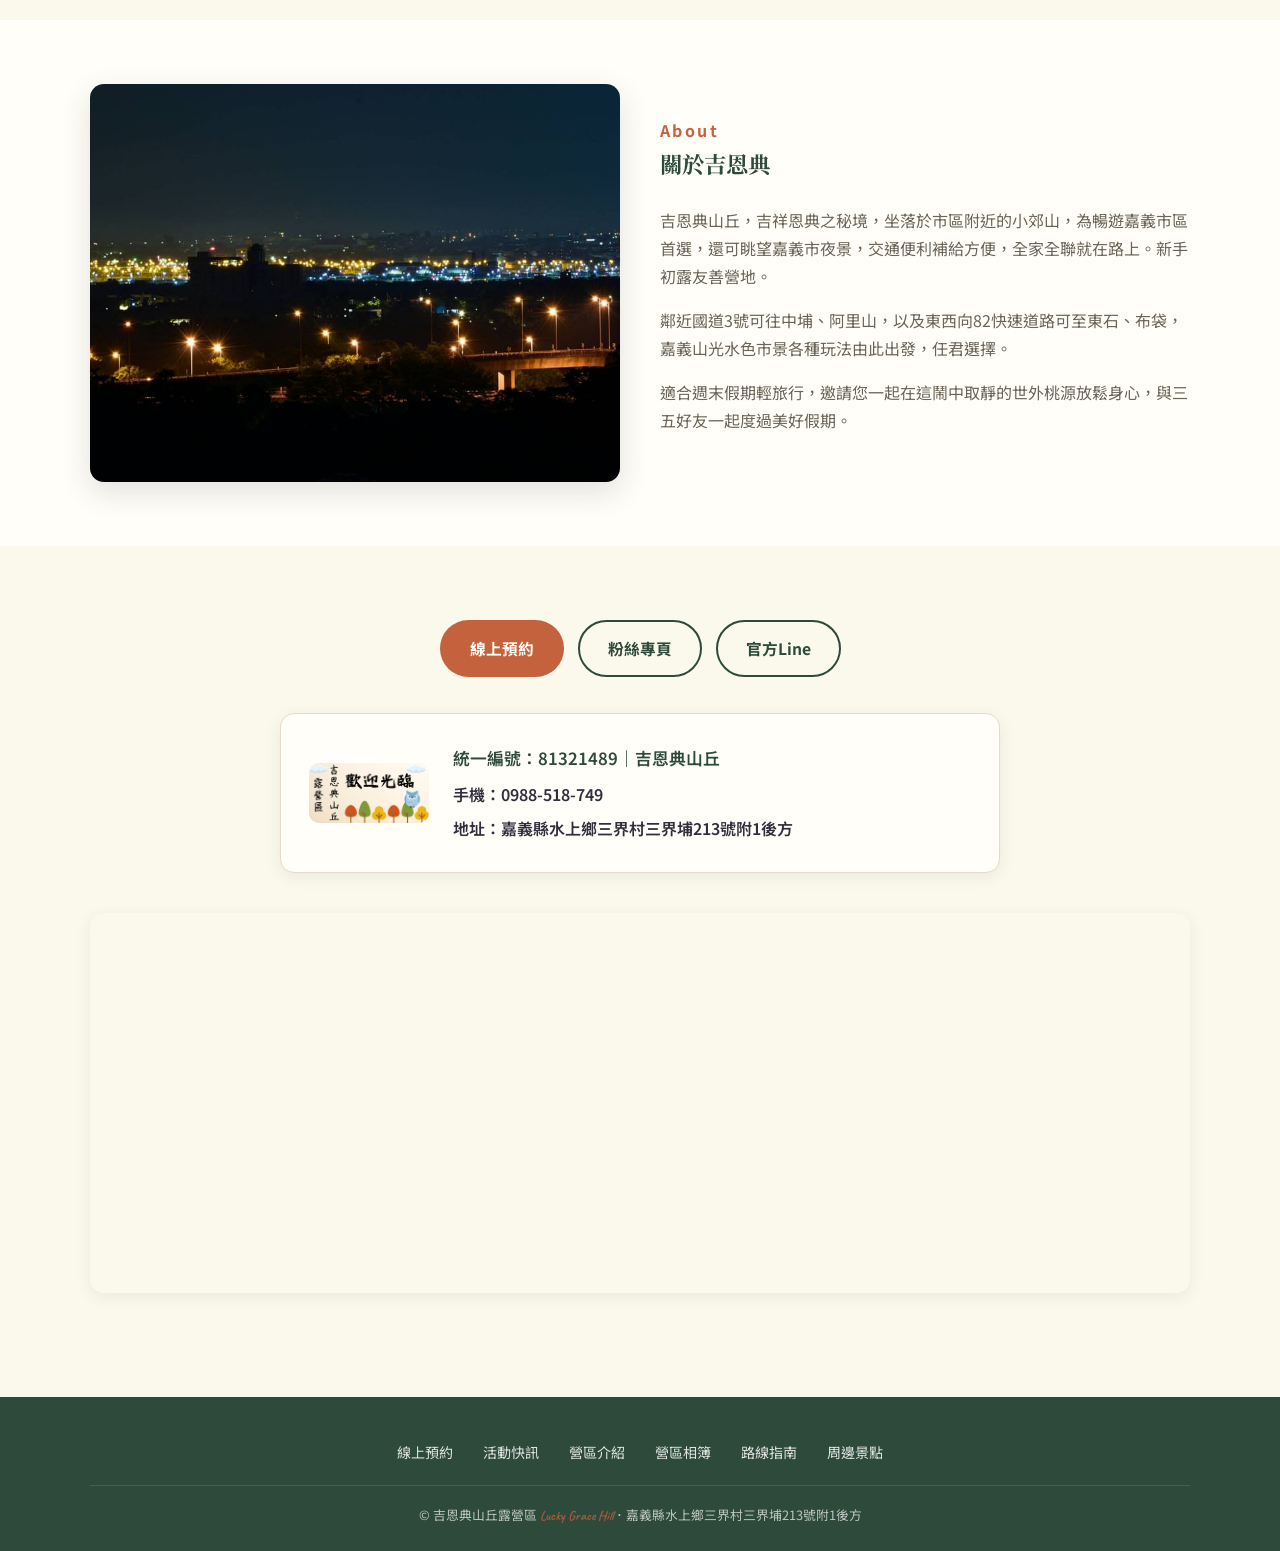
==== commit a1c53284: "feat: 新增「活動快訊」分頁，放在導覽列線上預約右邊 營區之後會固定發布季節活動與公告，需要一個網站上的常設位置， 不必每次都只靠 FB 貼文。  - 新增 events.html：垂直卡片列表版" ====
--- a/index.html
+++ b/index.html
@@ -56,6 +56,7 @@
     <button class="nav-toggle" aria-label="開啟選單"></button>
     <ul class="nav-links">
       <li><a class="nav-cta" href="https://m.icamping.app/store/jed746" target="_blank" rel="noopener">線上預約</a></li>
+      <li><a href="events.html">活動快訊</a></li>
       <li><a href="camp-intro.html">營區介紹</a></li>
       <li><a href="gallery.html">營區相簿</a></li>
       <li><a href="directions.html">路線指南</a></li>
@@ -145,6 +146,7 @@
   <div class="container">
     <ul class="footer-nav">
       <li><a href="https://m.icamping.app/store/jed746" target="_blank" rel="noopener">線上預約</a></li>
+      <li><a href="events.html">活動快訊</a></li>
       <li><a href="camp-intro.html">營區介紹</a></li>
       <li><a href="gallery.html">營區相簿</a></li>
       <li><a href="directions.html">路線指南</a></li>
--- a/css/style.css
+++ b/css/style.css
@@ -827,3 +827,139 @@
   padding-top: 18px;
   border-top: 1px solid rgba(255,255,255,0.15);
 }
+
+/* ---------- 活動快訊 Events ---------- */
+
+.event-list {
+  max-width: 880px;
+  margin: 0 auto;
+  display: flex;
+  flex-direction: column;
+  gap: 22px;
+}
+
+.event-card {
+  display: grid;
+  grid-template-columns: 280px 1fr;
+  background: var(--white);
+  border: 1px solid var(--border);
+  border-radius: var(--radius);
+  box-shadow: var(--shadow);
+  overflow: hidden;
+  transition: transform 0.15s, box-shadow 0.15s;
+}
+
+.event-card:hover {
+  transform: translateY(-3px);
+  box-shadow: var(--shadow-lg);
+}
+
+.event-card.no-media { grid-template-columns: 1fr; }
+
+.event-media { background: var(--green-light); }
+
+.event-media img {
+  width: 100%;
+  height: 100%;
+  min-height: 190px;
+  object-fit: cover;
+}
+
+.event-body { padding: 22px 24px; }
+
+.event-meta {
+  display: flex;
+  flex-wrap: wrap;
+  align-items: center;
+  gap: 10px;
+  margin-bottom: 6px;
+}
+
+.event-date {
+  font-weight: 700;
+  font-size: 0.95rem;
+  letter-spacing: 0.04em;
+  color: var(--tan-dark);
+}
+
+.event-tag {
+  padding: 2px 12px;
+  border-radius: 999px;
+  font-size: 0.78rem;
+  font-weight: 700;
+  background: var(--green-light);
+  color: var(--green-dark);
+}
+
+.event-tag.is-feature {
+  background: var(--tan-dark);
+  color: var(--white);
+}
+
+.event-body h3 {
+  margin: 0 0 8px;
+  font-size: 1.25rem;
+  color: var(--green-dark);
+}
+
+.event-body p {
+  margin: 0 0 16px;
+  color: var(--ink-soft);
+}
+
+.event-actions {
+  display: flex;
+  flex-wrap: wrap;
+  gap: 10px;
+}
+
+.event-actions .btn {
+  padding: 10px 22px;
+  font-size: 0.92rem;
+}
+
+.events-past .event-card {
+  opacity: 0.62;
+  box-shadow: none;
+}
+
+.events-past .event-card:hover {
+  opacity: 0.85;
+  transform: none;
+  box-shadow: var(--shadow);
+}
+
+.events-past .event-date { color: var(--ink-soft); }
+
+.event-empty {
+  max-width: 640px;
+  margin: 0 auto;
+  padding: 48px 28px;
+  text-align: center;
+  background: var(--white);
+  border: 1px dashed var(--border);
+  border-radius: var(--radius);
+}
+
+.event-empty h3 {
+  margin: 0 0 10px;
+  color: var(--green-dark);
+}
+
+.event-empty p {
+  margin: 0 0 20px;
+  color: var(--ink-soft);
+}
+
+.events-outro {
+  max-width: 620px;
+  margin: -14px auto 0;
+  text-align: center;
+  color: var(--ink-soft);
+}
+
+@media (max-width: 720px) {
+  .event-card { grid-template-columns: 1fr; }
+  .event-media img { min-height: 200px; max-height: 260px; }
+  .event-body { padding: 20px; }
+}
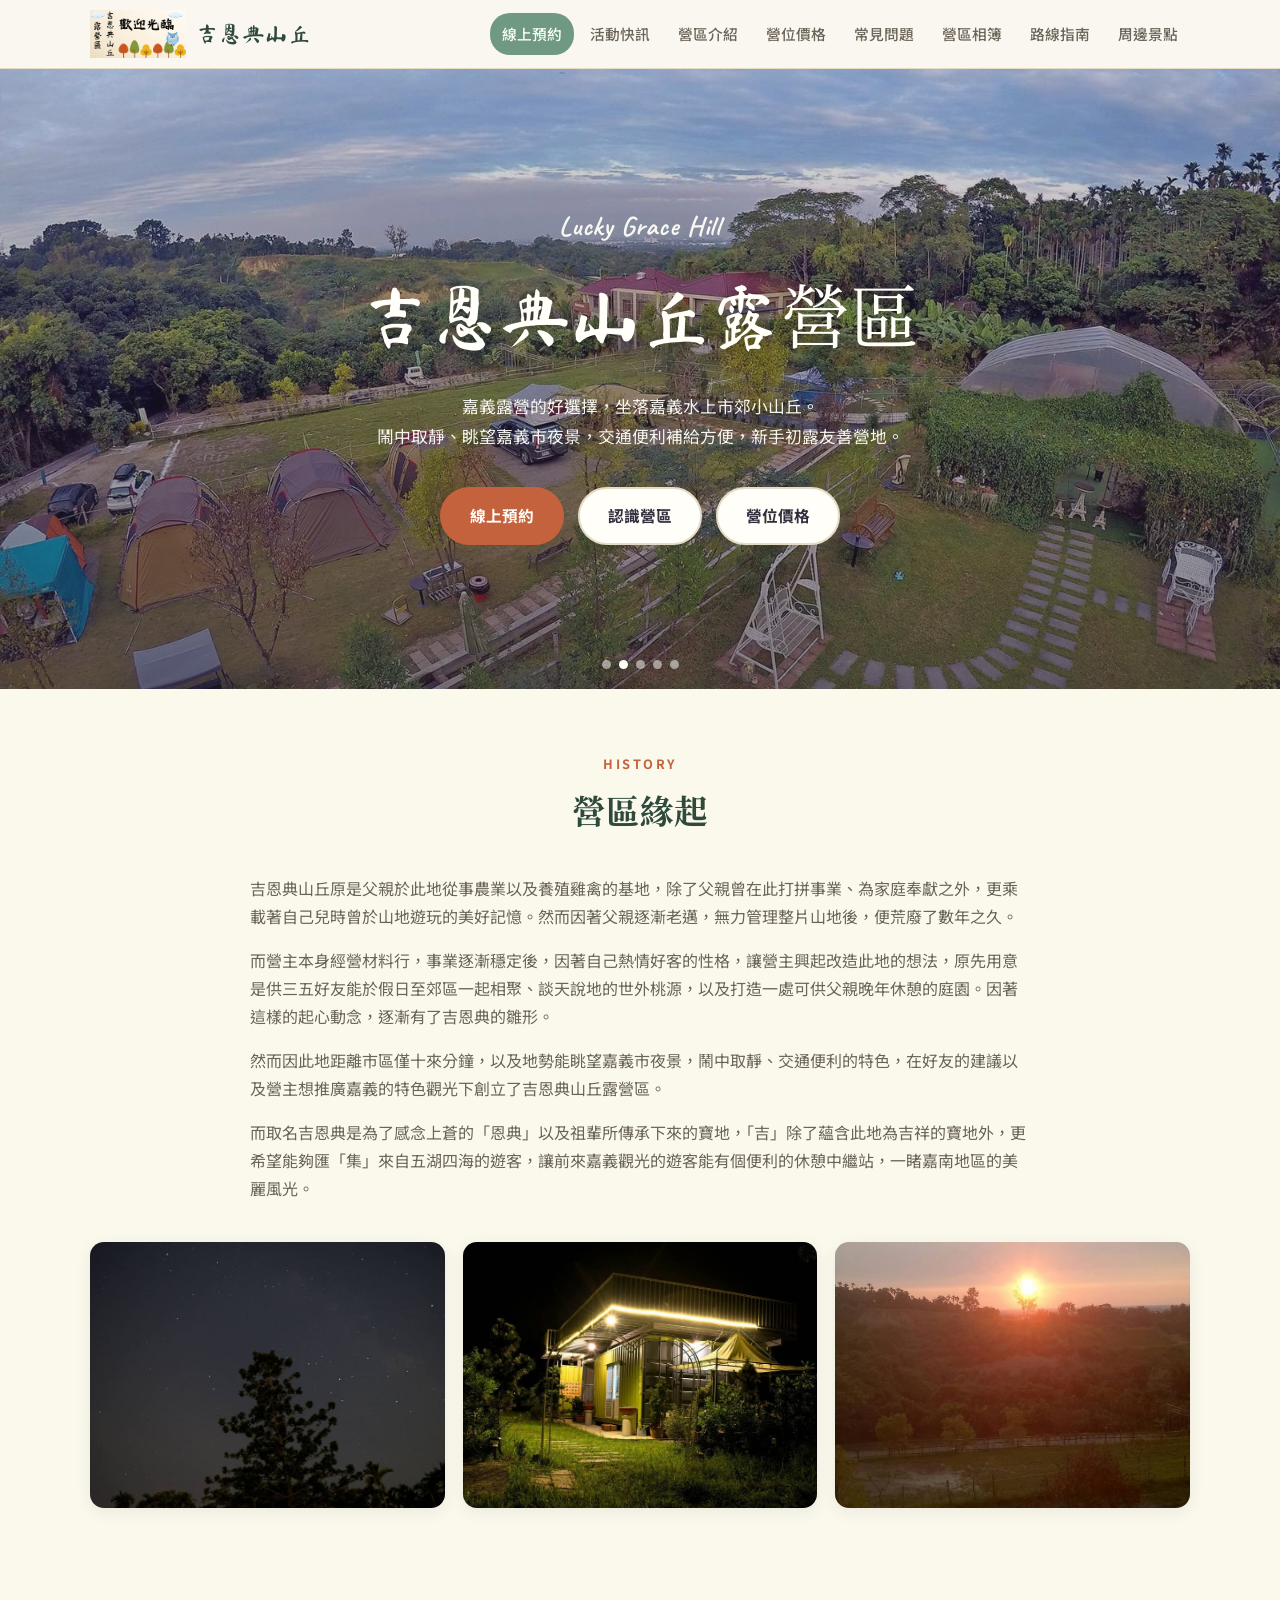
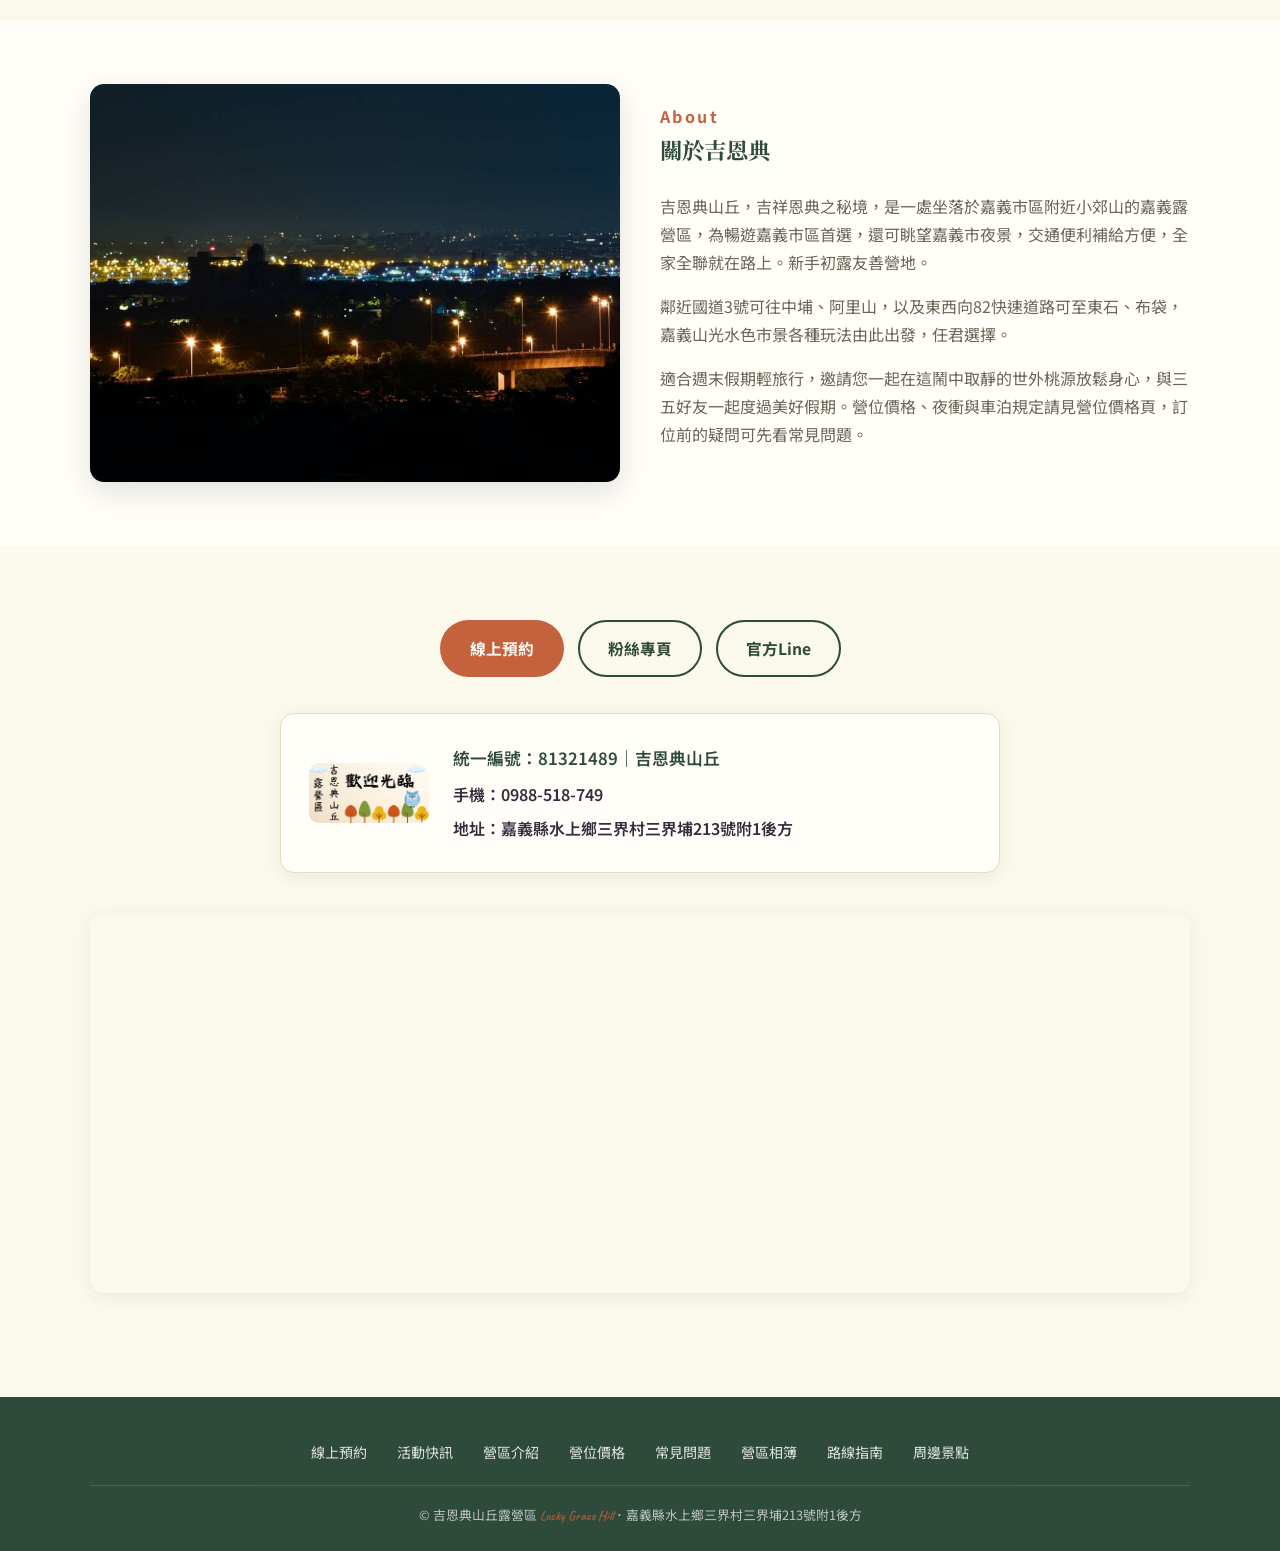
==== commit a1646525: "feat: 新增營位價格與常見問題兩頁，並做「嘉義露營」關鍵字改造 - 新增 pricing.html：營位收費（平日 800／假日 1000／春節 1200／夜衝 500）、   收費項目與標準、當" ====
--- a/index.html
+++ b/index.html
@@ -3,19 +3,19 @@
 <head>
 <meta charset="UTF-8">
 <meta name="viewport" content="width=device-width, initial-scale=1.0">
-<title>吉恩典山丘露營區｜嘉義水上．鬧中取靜的世外桃源</title>
-<meta name="description" content="吉恩典山丘露營區，坐落嘉義市郊小山丘，交通便利、可眺望嘉義市夜景，新手初露友善營地，適合週末輕旅行。">
+<title>嘉義露營就到吉恩典山丘露營區｜嘉義水上、可眺望嘉義市夜景</title>
+<meta name="description" content="在找嘉義露營區嗎？吉恩典山丘露營區位於嘉義水上小山丘，距嘉義市區車程十來分鐘，可眺望嘉義市夜景。八個營位有雨棚、樹林、草地與觀景台可選，新手初露友善，平日每帳800元起。">
 <link rel="canonical" href="https://pantheon24.github.io/jienian-campsite-website/">
 <meta property="og:type" content="website">
 <meta property="og:site_name" content="吉恩典山丘露營區">
 <meta property="og:locale" content="zh_TW">
-<meta property="og:title" content="吉恩典山丘露營區｜嘉義水上．鬧中取靜的世外桃源">
-<meta property="og:description" content="吉恩典山丘露營區，坐落嘉義市郊小山丘，交通便利、可眺望嘉義市夜景，新手初露友善營地，適合週末輕旅行。">
+<meta property="og:title" content="嘉義露營就到吉恩典山丘露營區｜嘉義水上、可眺望嘉義市夜景">
+<meta property="og:description" content="在找嘉義露營區嗎？吉恩典山丘露營區位於嘉義水上小山丘，距嘉義市區車程十來分鐘，可眺望嘉義市夜景。八個營位有雨棚、樹林、草地與觀景台可選，新手初露友善。">
 <meta property="og:url" content="https://pantheon24.github.io/jienian-campsite-website/">
 <meta property="og:image" content="https://pantheon24.github.io/jienian-campsite-website/assets/images/hero/hero-2.jpg">
 <meta name="twitter:card" content="summary_large_image">
-<meta name="twitter:title" content="吉恩典山丘露營區｜嘉義水上．鬧中取靜的世外桃源">
-<meta name="twitter:description" content="吉恩典山丘露營區，坐落嘉義市郊小山丘，交通便利、可眺望嘉義市夜景，新手初露友善營地，適合週末輕旅行。">
+<meta name="twitter:title" content="嘉義露營就到吉恩典山丘露營區｜嘉義水上、可眺望嘉義市夜景">
+<meta name="twitter:description" content="在找嘉義露營區嗎？吉恩典山丘露營區位於嘉義水上小山丘，距嘉義市區車程十來分鐘，可眺望嘉義市夜景。八個營位有雨棚、樹林、草地與觀景台可選，新手初露友善。">
 <meta name="twitter:image" content="https://pantheon24.github.io/jienian-campsite-website/assets/images/hero/hero-2.jpg">
 <script type="application/ld+json">
 {
@@ -25,13 +25,15 @@
   "alternateName": "Lucky Grace Hill",
   "image": "https://pantheon24.github.io/jienian-campsite-website/assets/images/hero/hero-2.jpg",
   "url": "https://pantheon24.github.io/jienian-campsite-website/",
+  "description": "吉恩典山丘露營區是位於嘉義縣水上鄉小山丘上的嘉義露營區，距嘉義市區車程十來分鐘，可眺望嘉義市夜景，設有雨棚區、樹林區、草地區與觀景台共八個營位，新手初露友善。",
   "telephone": "+886-988-518-749",
-  "priceRange": "$$",
+  "priceRange": "NT$800-NT$1200",
   "address": {
     "@type": "PostalAddress",
     "streetAddress": "三界村三界埔213號附1後方",
     "addressLocality": "水上鄉",
     "addressRegion": "嘉義縣",
+    "postalCode": "608",
     "addressCountry": "TW"
   },
   "sameAs": [
@@ -58,6 +60,8 @@
       <li><a class="nav-cta" href="https://m.icamping.app/store/jed746" target="_blank" rel="noopener">線上預約</a></li>
       <li><a href="events.html">活動快訊</a></li>
       <li><a href="camp-intro.html">營區介紹</a></li>
+      <li><a href="pricing.html">營位價格</a></li>
+      <li><a href="faq.html">常見問題</a></li>
       <li><a href="gallery.html">營區相簿</a></li>
       <li><a href="directions.html">路線指南</a></li>
       <li><a href="nearby.html">周邊景點</a></li>
@@ -74,10 +78,11 @@
   <div class="hero-overlay">
     <span class="eyebrow">Lucky Grace Hill</span>
     <h1>吉恩典山丘露營區</h1>
-    <p>鬧中取靜的世外桃源，坐落嘉義市郊小山丘。<br>眺望嘉義市夜景，交通便利補給方便，新手初露友善營地。</p>
+    <p>嘉義露營的好選擇，坐落嘉義水上市郊小山丘。<br>鬧中取靜、眺望嘉義市夜景，交通便利補給方便，新手初露友善營地。</p>
     <div class="cta-row">
       <a class="btn btn-primary" href="https://m.icamping.app/store/jed746" target="_blank" rel="noopener">線上預約</a>
       <a class="btn btn-ghost" href="camp-intro.html">認識營區</a>
+      <a class="btn btn-ghost" href="pricing.html">營位價格</a>
     </div>
   </div>
   <div class="hero-dots"></div>
@@ -111,9 +116,9 @@
       <div>
         <span class="eyebrow" style="color:var(--tan-dark);font-weight:700;letter-spacing:.15em;">About</span>
         <h3>關於吉恩典</h3>
-        <p>吉恩典山丘，吉祥恩典之秘境，坐落於市區附近的小郊山，為暢遊嘉義市區首選，還可眺望嘉義市夜景，交通便利補給方便，全家全聯就在路上。新手初露友善營地。</p>
+        <p>吉恩典山丘，吉祥恩典之秘境，是一處坐落於嘉義市區附近小郊山的嘉義露營區，為暢遊嘉義市區首選，還可眺望嘉義市夜景，交通便利補給方便，全家全聯就在路上。新手初露友善營地。</p>
         <p>鄰近國道3號可往中埔、阿里山，以及東西向82快速道路可至東石、布袋，嘉義山光水色市景各種玩法由此出發，任君選擇。</p>
-        <p>適合週末假期輕旅行，邀請您一起在這鬧中取靜的世外桃源放鬆身心，與三五好友一起度過美好假期。</p>
+        <p>適合週末假期輕旅行，邀請您一起在這鬧中取靜的世外桃源放鬆身心，與三五好友一起度過美好假期。營位價格、夜衝與車泊規定請見<a href="pricing.html">營位價格</a>頁，訂位前的疑問可先看<a href="faq.html">常見問題</a>。</p>
       </div>
     </div>
   </div>
@@ -148,6 +153,8 @@
       <li><a href="https://m.icamping.app/store/jed746" target="_blank" rel="noopener">線上預約</a></li>
       <li><a href="events.html">活動快訊</a></li>
       <li><a href="camp-intro.html">營區介紹</a></li>
+      <li><a href="pricing.html">營位價格</a></li>
+      <li><a href="faq.html">常見問題</a></li>
       <li><a href="gallery.html">營區相簿</a></li>
       <li><a href="directions.html">路線指南</a></li>
       <li><a href="nearby.html">周邊景點</a></li>
--- a/css/style.css
+++ b/css/style.css
@@ -856,6 +856,15 @@
 
 .event-card.no-media { grid-template-columns: 1fr; }
 
+.event-card.media-top { grid-template-columns: 1fr; }
+
+.event-card.media-top .event-media img {
+  height: auto;
+  min-height: 0;
+  max-height: 580px;
+  object-fit: contain;
+}
+
 .event-media { background: var(--green-light); }
 
 .event-media img {
@@ -907,6 +916,31 @@
   color: var(--ink-soft);
 }
 
+.event-body p strong { color: var(--green-dark); }
+
+.event-info {
+  margin: 0 0 14px;
+  padding: 9px 14px;
+  border-radius: 10px;
+  background: var(--green-light);
+  color: var(--green-dark);
+  font-size: 0.88rem;
+  font-weight: 500;
+  line-height: 1.6;
+}
+
+.event-highlights {
+  margin: 0 0 16px;
+  padding: 0;
+  list-style: none;
+  color: var(--ink-soft);
+}
+
+.event-highlights li {
+  margin-bottom: 5px;
+  line-height: 1.65;
+}
+
 .event-actions {
   display: flex;
   flex-wrap: wrap;
@@ -963,3 +997,302 @@
   .event-media img { min-height: 200px; max-height: 260px; }
   .event-body { padding: 20px; }
 }
+
+/* ===== 營位價格頁 ===== */
+
+.price-grid {
+  display: grid;
+  grid-template-columns: repeat(4, 1fr);
+  gap: 18px;
+  margin-bottom: 28px;
+}
+
+.price-card {
+  background: var(--white);
+  border-radius: var(--radius);
+  box-shadow: var(--shadow);
+  border-top: 4px solid var(--green);
+  padding: 26px 18px;
+  text-align: center;
+  transition: transform 0.15s;
+}
+
+.price-card:hover { transform: translateY(-4px); }
+
+.price-card.is-feature { border-top-color: var(--tan-dark); }
+
+.price-card h3 {
+  margin: 0 0 4px;
+  font-size: 1.15rem;
+  color: var(--green-dark);
+}
+
+.price-when {
+  display: block;
+  margin-bottom: 14px;
+  font-size: 0.82rem;
+  color: var(--ink-soft);
+  line-height: 1.5;
+}
+
+.price-amount {
+  display: block;
+  font-family: "Noto Serif TC", serif;
+  font-size: 2rem;
+  font-weight: 900;
+  color: var(--tan-dark);
+  line-height: 1.2;
+}
+
+.price-unit {
+  display: block;
+  margin-top: 2px;
+  font-size: 0.8rem;
+  color: var(--ink-soft);
+}
+
+.price-note {
+  margin: 0 0 14px;
+  padding: 12px 16px;
+  border-radius: 10px;
+  background: var(--green-light);
+  color: var(--green-dark);
+  font-size: 0.9rem;
+  line-height: 1.7;
+}
+
+.price-banner {
+  display: flex;
+  flex-direction: column;
+  align-items: center;
+  gap: 10px;
+  margin-bottom: 26px;
+  padding: 18px 22px;
+  border-radius: var(--radius);
+  background: var(--green-light);
+  border: 1px solid var(--border);
+  text-align: center;
+}
+
+.price-banner-row {
+  display: flex;
+  flex-wrap: wrap;
+  align-items: baseline;
+  justify-content: center;
+  gap: 6px 22px;
+}
+
+.price-banner-note {
+  margin: 0;
+  max-width: 720px;
+  font-size: 0.85rem;
+  line-height: 1.7;
+  color: var(--ink-soft);
+}
+
+.price-banner strong {
+  font-family: "Noto Serif TC", serif;
+  font-size: 1.05rem;
+  color: var(--green-dark);
+}
+
+.price-banner span { color: var(--ink-soft); font-size: 0.92rem; }
+
+.price-banner b { color: var(--tan-dark); font-size: 1.05rem; }
+
+.price-banner a {
+  color: var(--tan-dark);
+  font-weight: 700;
+  text-decoration: underline;
+  font-size: 0.92rem;
+}
+
+.notice-box {
+  background: var(--white);
+  border: 1px solid var(--border);
+  border-left: 5px solid var(--tan-dark);
+  border-radius: var(--radius);
+  padding: 24px 26px;
+  box-shadow: var(--shadow);
+}
+
+.notice-box h3 {
+  margin: 0 0 12px;
+  font-size: 1.2rem;
+  color: var(--green-dark);
+}
+
+.notice-box ul { margin: 0; padding-left: 20px; }
+
+.notice-box li { margin-bottom: 8px; color: var(--ink-soft); }
+
+.notice-box li strong { color: var(--tan-dark); }
+
+.faq-list { max-width: 820px; margin: 0 auto; }
+
+.faq-item {
+  background: var(--white);
+  border-radius: var(--radius);
+  box-shadow: var(--shadow);
+  padding: 20px 24px;
+  margin-bottom: 14px;
+}
+
+.faq-item h3 {
+  margin: 0 0 8px;
+  font-size: 1.05rem;
+  color: var(--green-dark);
+}
+
+.faq-item p { margin: 0; color: var(--ink-soft); }
+
+@media (max-width: 900px) { .price-grid { grid-template-columns: repeat(2, 1fr); } }
+@media (max-width: 520px) { .price-grid { grid-template-columns: 1fr; } }
+
+/* ===== 車泊收費表 ===== */
+
+.rate-table-wrap {
+  overflow-x: auto;
+  margin: 0 0 16px;
+  border-radius: var(--radius);
+  box-shadow: var(--shadow);
+  background: var(--white);
+}
+
+.rate-table {
+  width: 100%;
+  min-width: 560px;
+  border-collapse: collapse;
+  font-size: 0.92rem;
+}
+
+.rate-table caption {
+  padding: 14px 18px 0;
+  text-align: left;
+  font-size: 0.85rem;
+  color: var(--ink-soft);
+  line-height: 1.6;
+}
+
+.rate-table th,
+.rate-table td {
+  padding: 10px 14px;
+  border-bottom: 1px solid var(--border);
+  text-align: center;
+}
+
+.rate-table thead th {
+  background: var(--green-dark);
+  color: var(--white);
+  font-family: "Noto Serif TC", serif;
+  font-size: 0.86rem;
+  line-height: 1.5;
+  border-bottom: none;
+}
+
+.rate-table tbody th {
+  background: var(--green-light);
+  color: var(--green-dark);
+  font-weight: 700;
+  white-space: nowrap;
+}
+
+.rate-table tbody tr:last-child th,
+.rate-table tbody tr:last-child td { border-bottom: none; }
+
+.rate-table td { color: var(--ink); font-weight: 500; }
+
+.table-hint {
+  margin: 0 0 14px;
+  font-size: 0.82rem;
+  color: var(--ink-soft);
+}
+
+/* ===== 營區分層與包區說明 ===== */
+
+.zone-note {
+  background: var(--white);
+  border: 1px solid var(--border);
+  border-left: 5px solid var(--green);
+  border-radius: var(--radius);
+  padding: 20px 24px;
+  margin-bottom: 26px;
+  box-shadow: var(--shadow);
+}
+
+.zone-note > p {
+  margin: 0 0 12px;
+  color: var(--ink);
+}
+
+.zone-note ul {
+  display: grid;
+  grid-template-columns: repeat(4, 1fr);
+  gap: 10px 18px;
+  margin: 0;
+  padding: 0;
+  list-style: none;
+}
+
+.zone-note li {
+  padding: 8px 14px;
+  border-radius: 10px;
+  background: var(--green-light);
+  color: var(--green-dark);
+  font-size: 0.9rem;
+  line-height: 1.6;
+}
+
+.zone-note li strong { color: var(--tan-dark); }
+
+@media (max-width: 900px) { .zone-note ul { grid-template-columns: repeat(2, 1fr); } }
+@media (max-width: 520px) { .zone-note ul { grid-template-columns: 1fr; } }
+
+/* ===== 營區規範 ===== */
+
+.rules-card {
+  max-width: 900px;
+  margin: 0 auto;
+  background: var(--white);
+  border-radius: var(--radius);
+  box-shadow: var(--shadow);
+  padding: 30px 34px;
+}
+
+.rules-list {
+  margin: 0;
+  padding: 0;
+  list-style: none;
+}
+
+.rules-list li {
+  position: relative;
+  padding-left: 28px;
+  margin-bottom: 13px;
+  color: var(--ink-soft);
+  line-height: 1.85;
+}
+
+.rules-list li:last-child { margin-bottom: 0; }
+
+.rules-list li::before {
+  content: "\2605";
+  position: absolute;
+  left: 0;
+  top: 0;
+  color: var(--tan-dark);
+  font-size: 0.85em;
+}
+
+.rules-list li strong { color: var(--ink); }
+
+@media (max-width: 600px) { .rules-card { padding: 24px 20px; } }
+
+.table-hint a,
+.faq-item a,
+.price-note a {
+  color: var(--tan-dark);
+  font-weight: 700;
+  text-decoration: underline;
+  word-break: break-all;
+}
